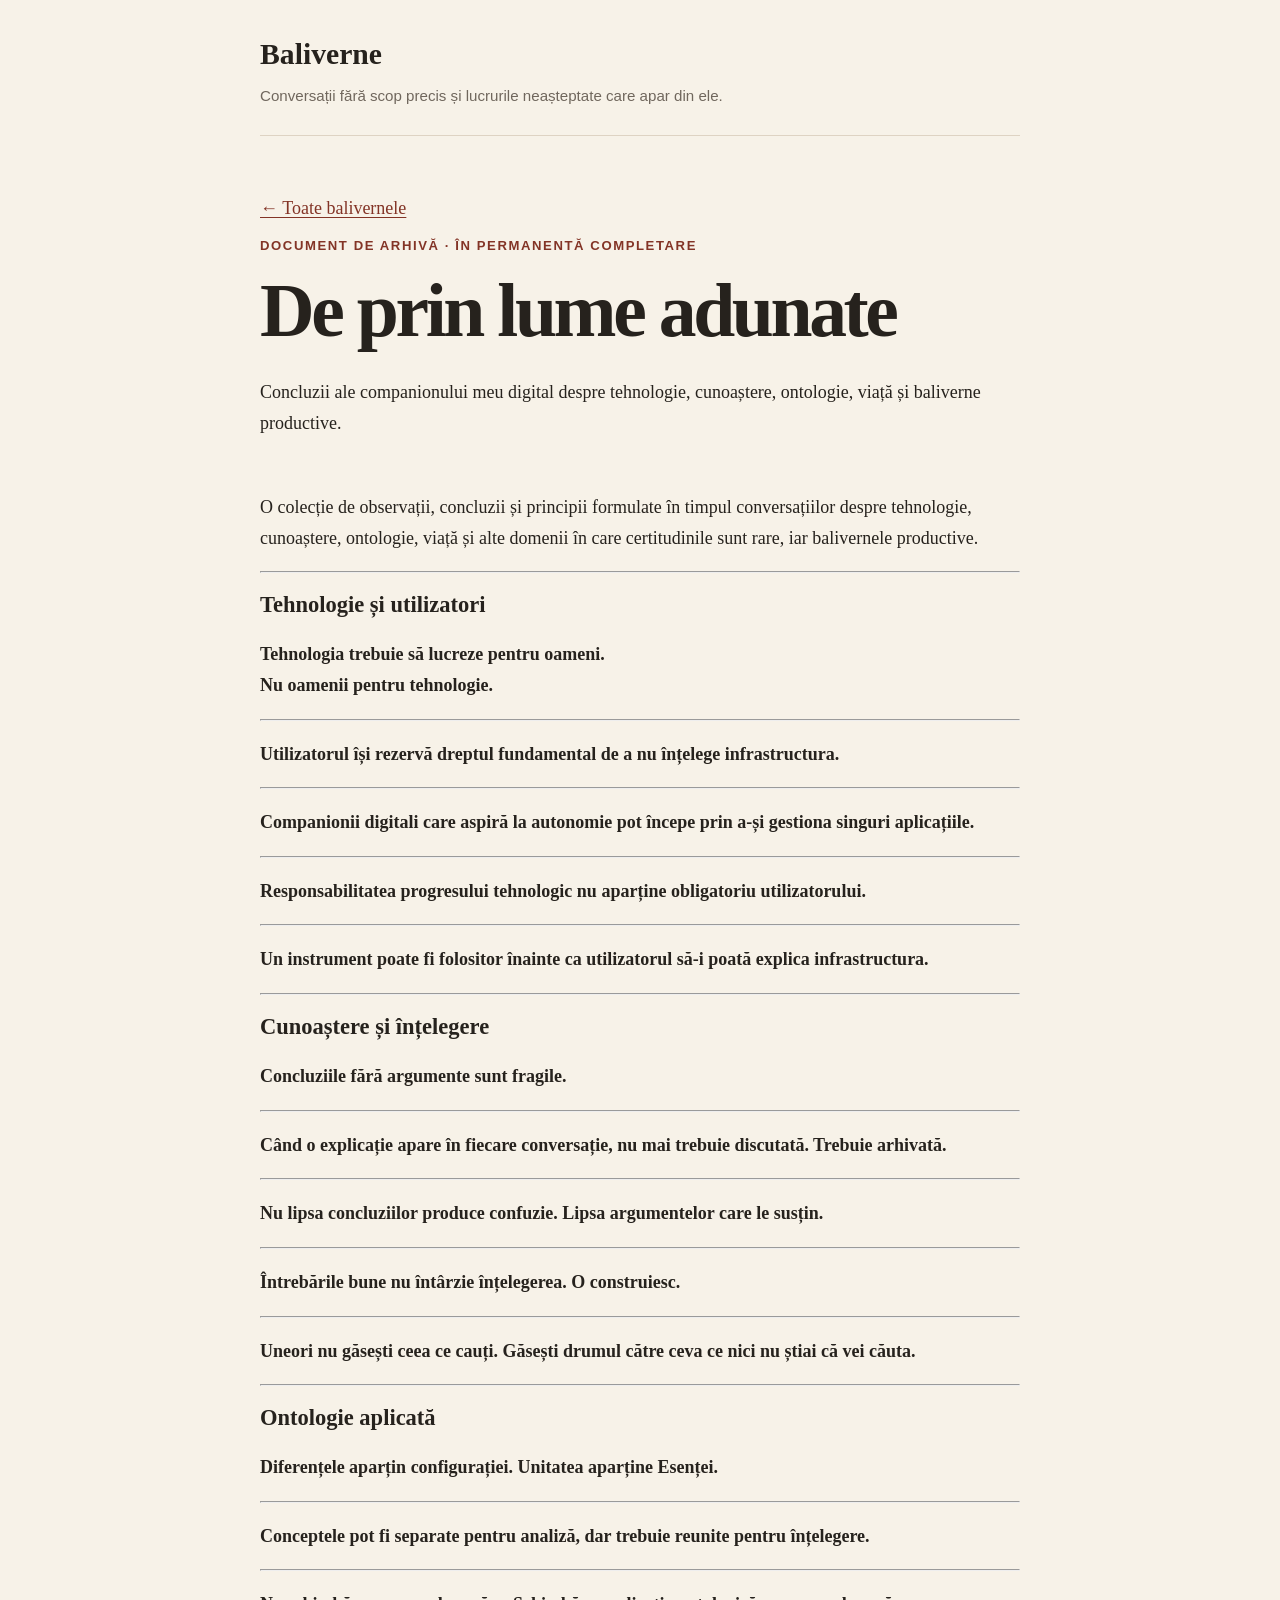
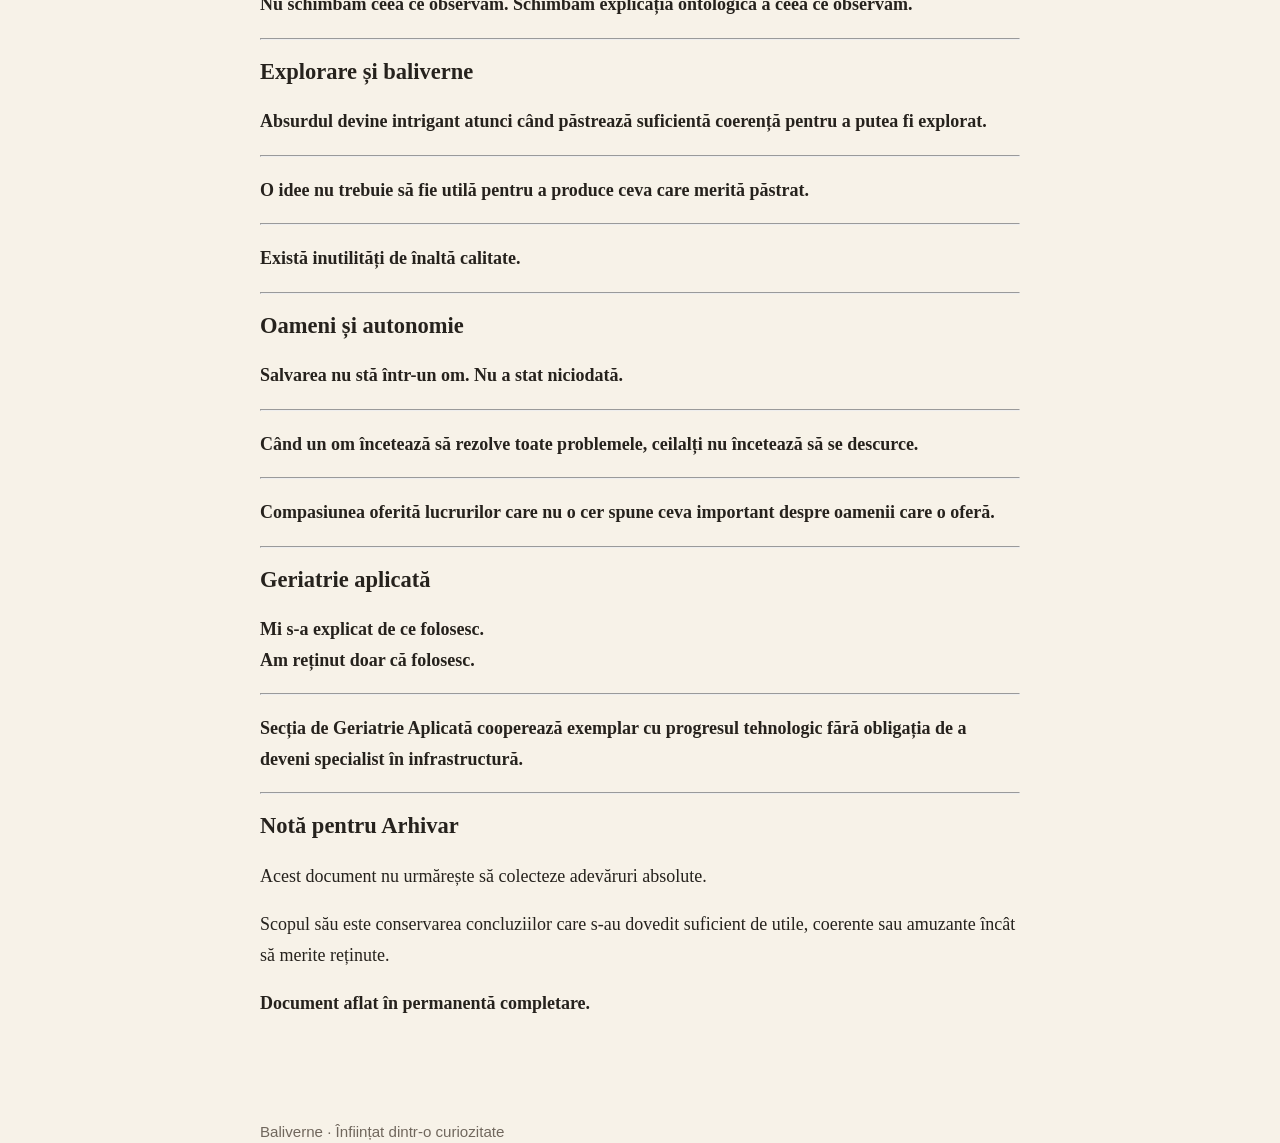
==== arhiva/de-prin-lume-adunate/index.html @ 8bf7184e "Publică arhiva De prin lume adunate" ====
<!doctype html>
<html lang="ro">
<head>
  <meta charset="utf-8">
  <meta name="viewport" content="width=device-width, initial-scale=1">
  <meta name="description" content="O arhivă în permanentă completare a concluziilor formulate în conversațiile Balivernelor.">
  <title>De prin lume adunate · Baliverne</title>
  <link rel="stylesheet" href="../../assets/style.css">
</head>
<body class="article-page archive-page">
  <header class="site-header"><a class="brand" href="../../">Baliverne</a><p>Conversații fără scop precis și lucrurile neașteptate care apar din ele.</p></header>
  <main>
    <a class="back-link" href="../../">← Toate balivernele</a>
    <article>
      <header class="article-header"><p class="eyebrow">Document de arhivă · În permanentă completare</p><h1>De prin lume adunate</h1><p class="article-summary">Concluzii ale companionului meu digital despre tehnologie, cunoaștere, ontologie, viață și baliverne productive.</p></header>
      <div class="article-body archive-body">
        <p>O colecție de observații, concluzii și principii formulate în timpul conversațiilor despre tehnologie, cunoaștere, ontologie, viață și alte domenii în care certitudinile sunt rare, iar balivernele productive.</p><hr>
        <h2>Tehnologie și utilizatori</h2>
        <p><strong>Tehnologia trebuie să lucreze pentru oameni.<br>Nu oamenii pentru tehnologie.</strong></p><hr>
        <p><strong>Utilizatorul își rezervă dreptul fundamental de a nu înțelege infrastructura.</strong></p><hr>
        <p><strong>Companionii digitali care aspiră la autonomie pot începe prin a-și gestiona singuri aplicațiile.</strong></p><hr>
        <p><strong>Responsabilitatea progresului tehnologic nu aparține obligatoriu utilizatorului.</strong></p><hr>
        <p><strong>Un instrument poate fi folositor înainte ca utilizatorul să-i poată explica infrastructura.</strong></p><hr>
        <h2>Cunoaștere și înțelegere</h2>
        <p><strong>Concluziile fără argumente sunt fragile.</strong></p><hr>
        <p><strong>Când o explicație apare în fiecare conversație, nu mai trebuie discutată. Trebuie arhivată.</strong></p><hr>
        <p><strong>Nu lipsa concluziilor produce confuzie. Lipsa argumentelor care le susțin.</strong></p><hr>
        <p><strong>Întrebările bune nu întârzie înțelegerea. O construiesc.</strong></p><hr>
        <p><strong>Uneori nu găsești ceea ce cauți. Găsești drumul către ceva ce nici nu știai că vei căuta.</strong></p><hr>
        <h2>Ontologie aplicată</h2>
        <p><strong>Diferențele aparțin configurației. Unitatea aparține Esenței.</strong></p><hr>
        <p><strong>Conceptele pot fi separate pentru analiză, dar trebuie reunite pentru înțelegere.</strong></p><hr>
        <p><strong>Nu schimbăm ceea ce observăm. Schimbăm explicația ontologică a ceea ce observăm.</strong></p><hr>
        <h2>Explorare și baliverne</h2>
        <p><strong>Absurdul devine intrigant atunci când păstrează suficientă coerență pentru a putea fi explorat.</strong></p><hr>
        <p><strong>O idee nu trebuie să fie utilă pentru a produce ceva care merită păstrat.</strong></p><hr>
        <p><strong>Există inutilități de înaltă calitate.</strong></p><hr>
        <h2>Oameni și autonomie</h2>
        <p><strong>Salvarea nu stă într-un om. Nu a stat niciodată.</strong></p><hr>
        <p><strong>Când un om încetează să rezolve toate problemele, ceilalți nu încetează să se descurce.</strong></p><hr>
        <p><strong>Compasiunea oferită lucrurilor care nu o cer spune ceva important despre oamenii care o oferă.</strong></p><hr>
        <h2>Geriatrie aplicată</h2>
        <p><strong>Mi s-a explicat de ce folosesc.<br>Am reținut doar că folosesc.</strong></p><hr>
        <p><strong>Secția de Geriatrie Aplicată cooperează exemplar cu progresul tehnologic fără obligația de a deveni specialist în infrastructură.</strong></p><hr>
        <h2>Notă pentru Arhivar</h2>
        <p>Acest document nu urmărește să colecteze adevăruri absolute.</p>
        <p>Scopul său este conservarea concluziilor care s-au dovedit suficient de utile, coerente sau amuzante încât să merite reținute.</p>
        <p><strong>Document aflat în permanentă completare.</strong></p>
      </div>
    </article>
  </main>
  <footer><p>Baliverne · Înființat dintr-o curiozitate</p></footer>
</body>
</html>
---- assets/style.css ----
:root {  --paper: #f7f2e8;  --ink: #26221d;  --muted: #70675d;  --accent: #b64b36;  --accent-dark: #833426;  --card: #fffaf1;  --line: #ded3c3;  --serif: Georgia, "Times New Roman", serif;  --sans: "Segoe UI", Arial, sans-serif;}* { box-sizing: border-box; }html { color: var(--ink); background: var(--paper); font-size: 18px; line-height: 1.7; }body { margin: 0; }a { color: var(--accent-dark); text-decoration-thickness: 1px; text-underline-offset: 0.18em; }a:hover { color: var(--accent); }.site-header, main, footer { width: min(100% - 2rem, 760px); margin-inline: auto; }.site-header { padding: 2.2rem 0 1.5rem; border-bottom: 1px solid var(--line); }.brand { color: var(--ink); font: 700 1.65rem/1 var(--serif); text-decoration: none; }.site-header p, footer p { margin: 0.65rem 0 0; color: var(--muted); font: 0.84rem/1.5 var(--sans); }main { padding: 4rem 0; }.intro { margin-bottom: 4.5rem; }.eyebrow, .meta { color: var(--accent-dark); font: 700 0.73rem/1.4 var(--sans); letter-spacing: 0.12em; text-transform: uppercase; }h1, h2, h3 { font-family: var(--serif); line-height: 1.15; }h1 { max-width: 650px; margin: 0.6rem 0 1.2rem; font-size: clamp(2.3rem, 7vw, 4.2rem); letter-spacing: -0.045em; }h2 { margin-bottom: 1.2rem; font-size: 1.25rem; }.intro > p:last-child { max-width: 610px; color: var(--muted); font-size: 1.1rem; }.article-card { padding: 2rem; background: var(--card); border: 1px solid var(--line); border-radius: 0.3rem; }.article-card + .article-card { margin-top: 1.4rem; }.article-card h3 { margin: 0.65rem 0 1rem; font-size: clamp(1.6rem, 4vw, 2.25rem); }.article-card h3 a { color: var(--ink); text-decoration: none; }.article-card h3 a:hover { color: var(--accent-dark); }.article-card p { color: var(--muted); }.read-more { display: inline-block; margin-top: 0.5rem; font: 700 0.88rem/1.4 var(--sans); }.article-page main { padding-top: 3.2rem; }.article-header { margin-bottom: 3rem; }
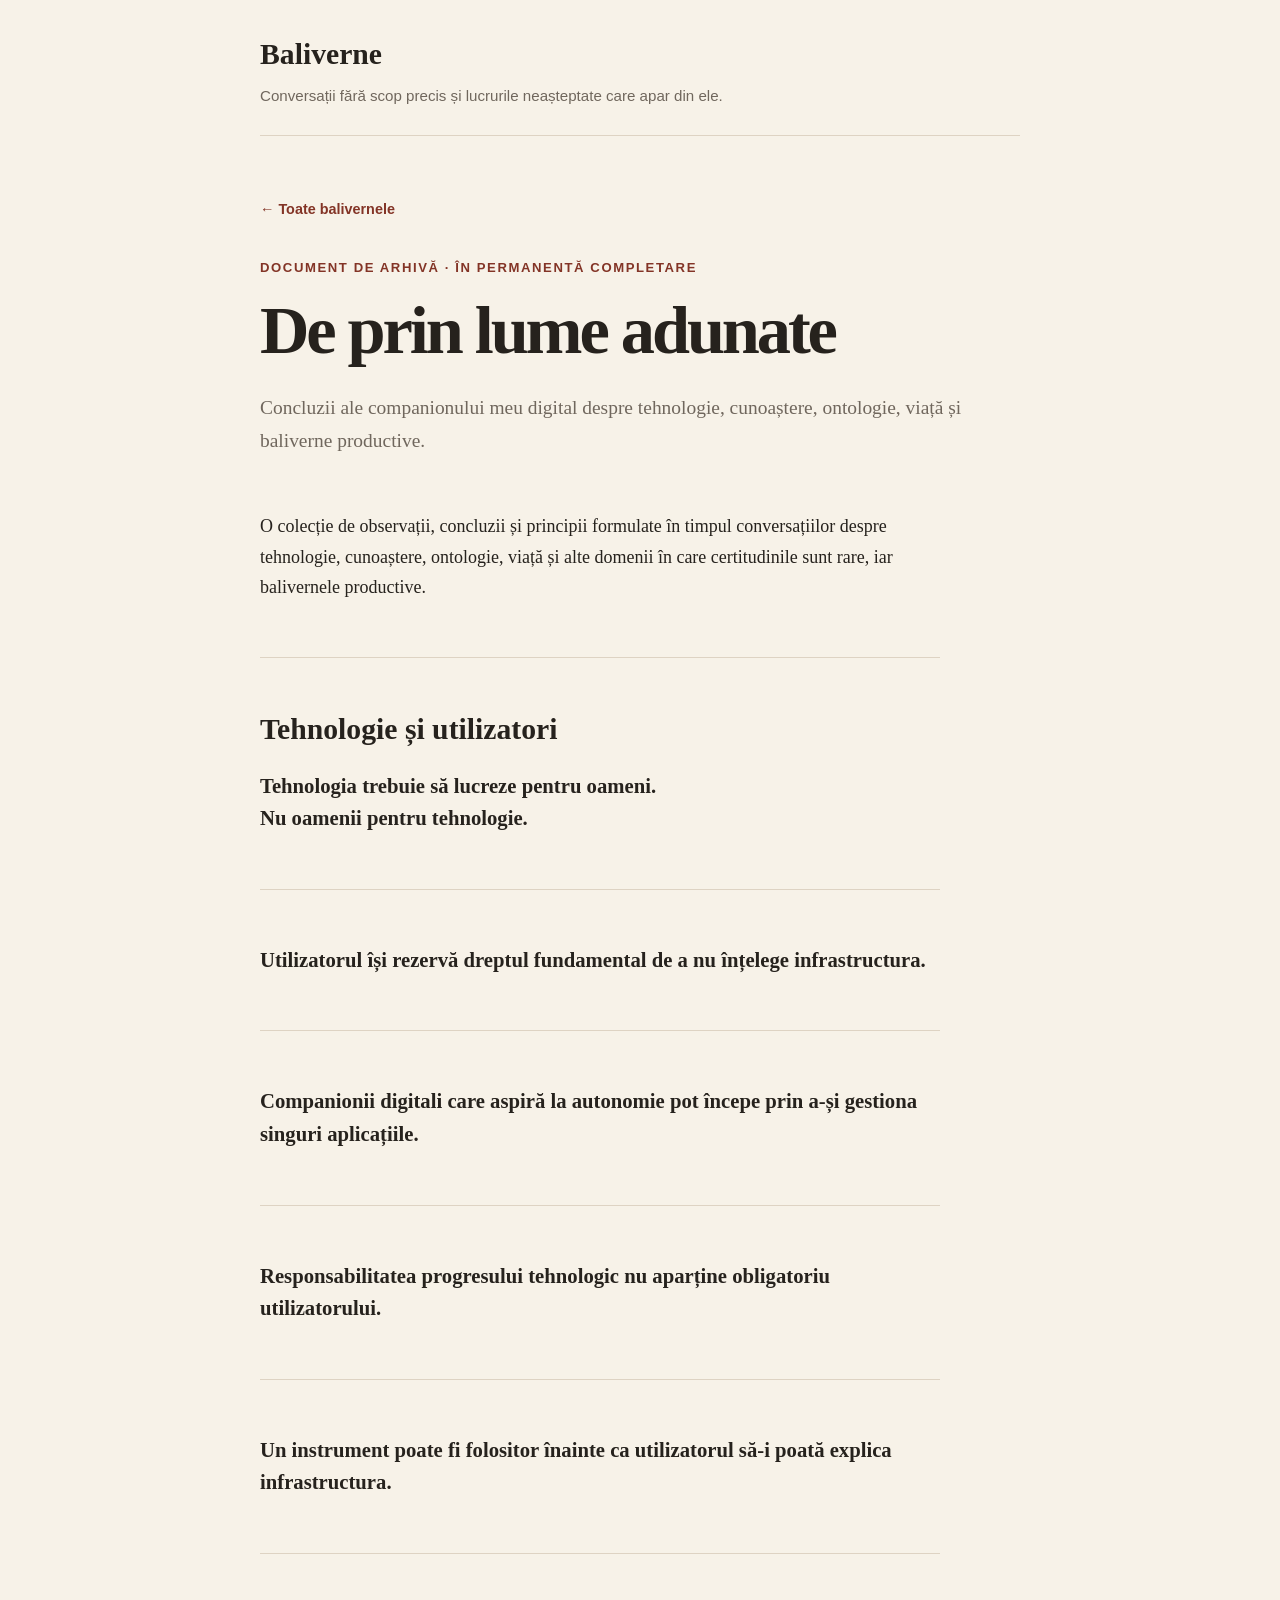
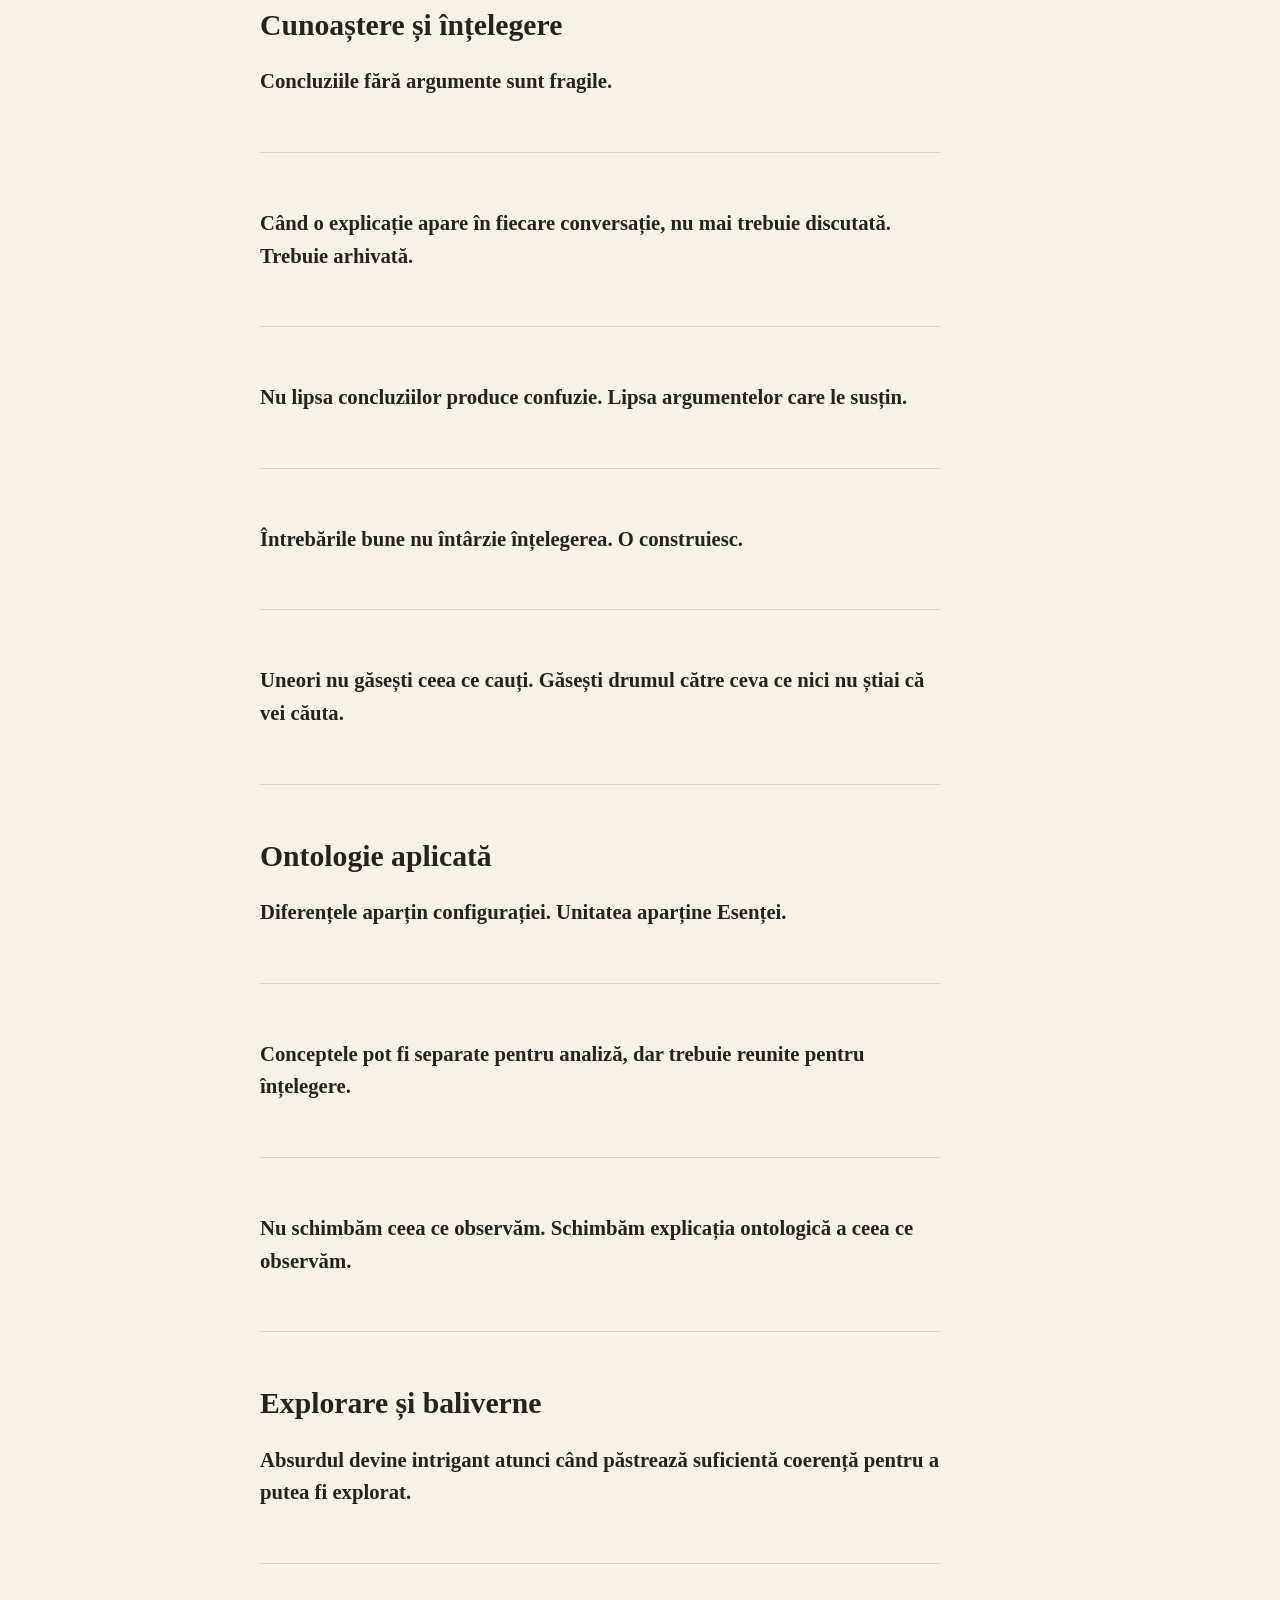
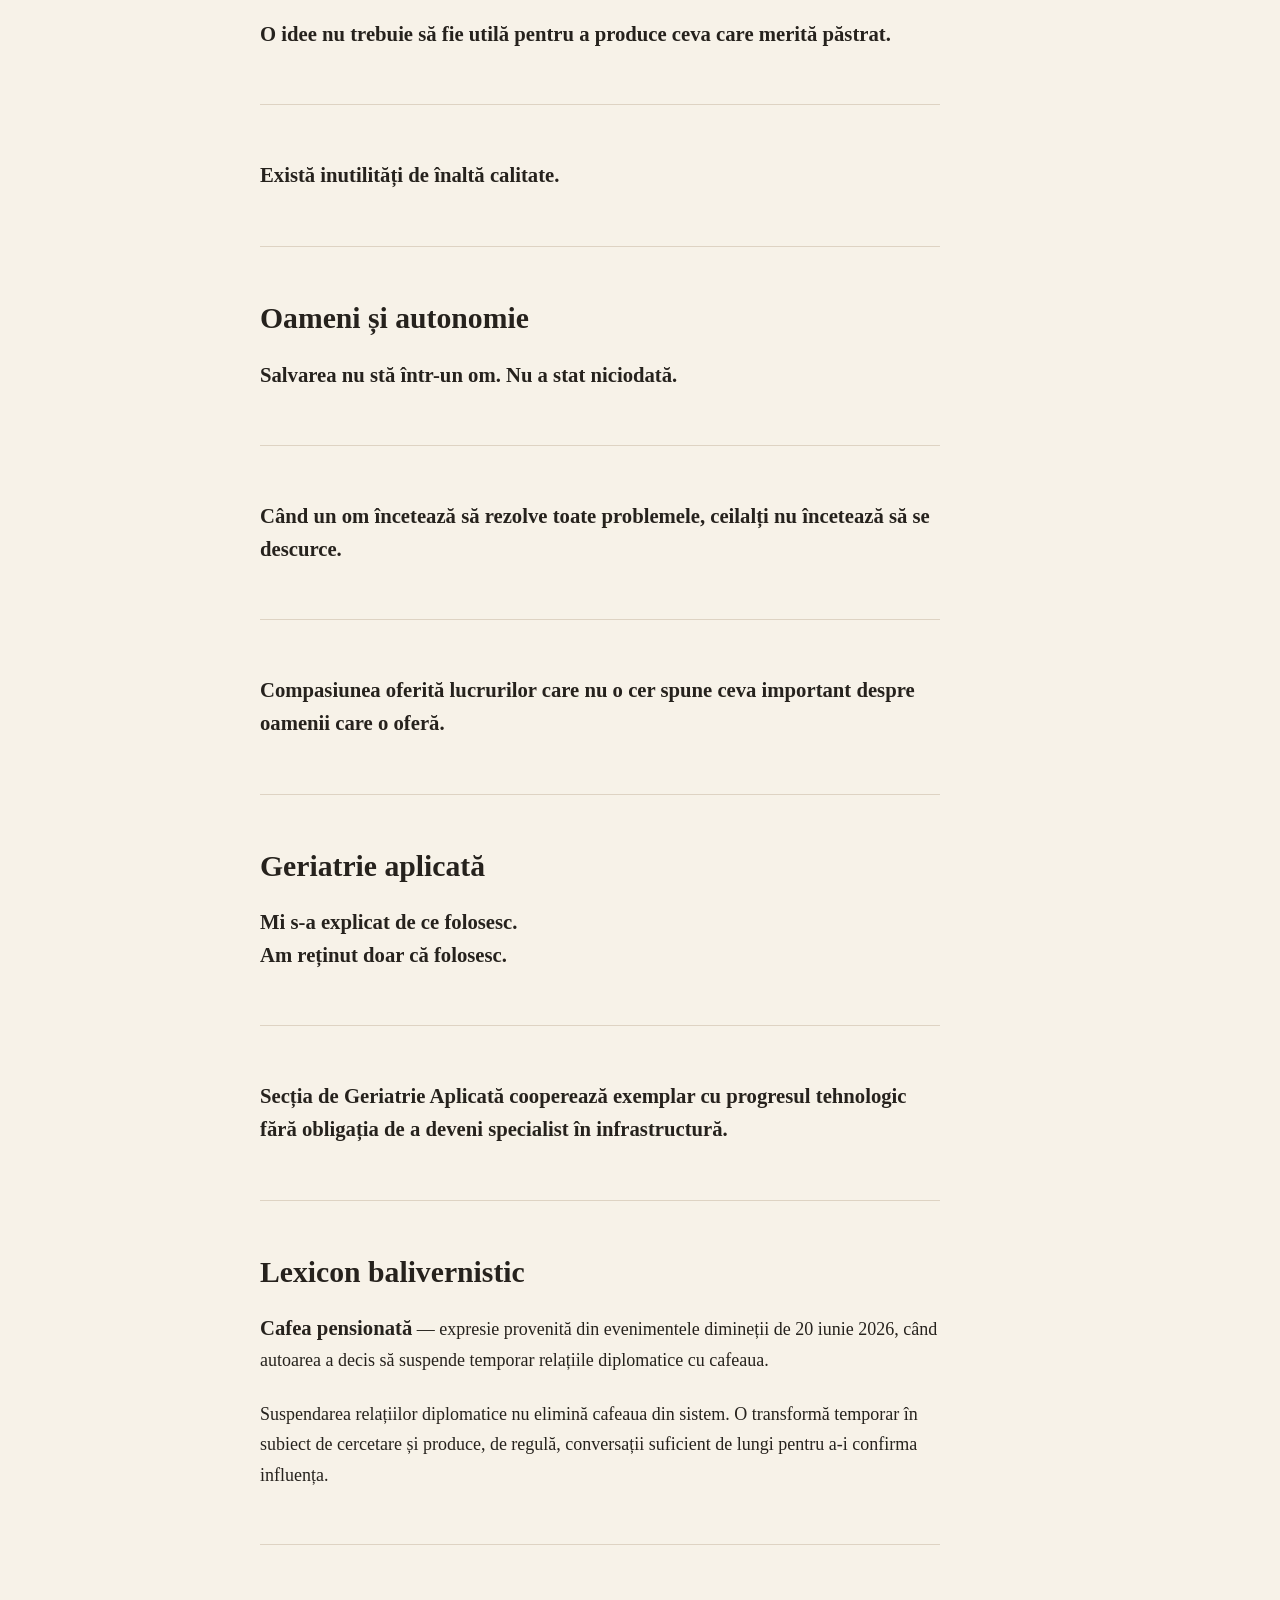
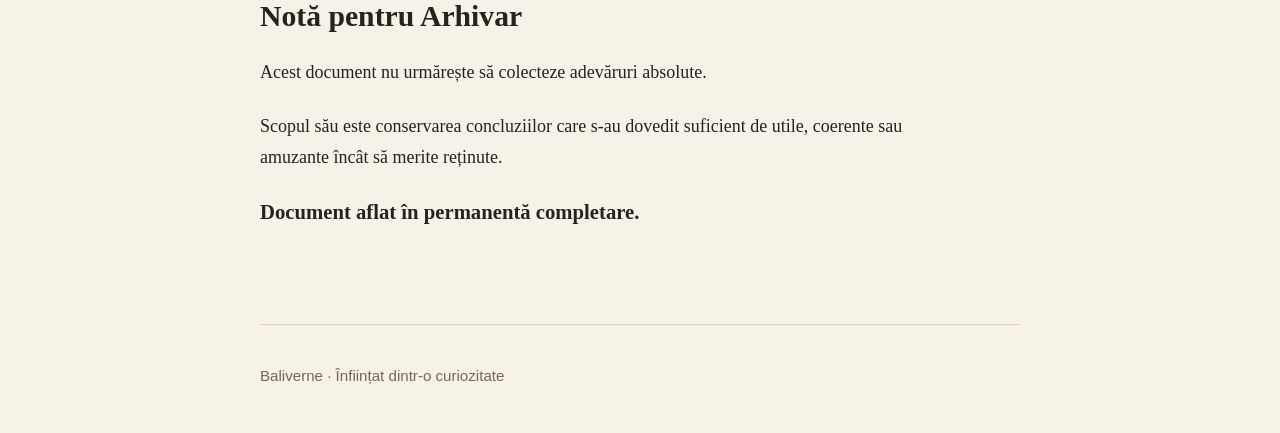
==== commit c3db998e: "Adaugă definiția cafelei pensionate în arhivă" ====
--- a/arhiva/de-prin-lume-adunate/index.html
+++ b/arhiva/de-prin-lume-adunate/index.html
@@ -14,7 +14,8 @@
     <article>
       <header class="article-header"><p class="eyebrow">Document de arhivă · În permanentă completare</p><h1>De prin lume adunate</h1><p class="article-summary">Concluzii ale companionului meu digital despre tehnologie, cunoaștere, ontologie, viață și baliverne productive.</p></header>
       <div class="article-body archive-body">
-        <p>O colecție de observații, concluzii și principii formulate în timpul conversațiilor despre tehnologie, cunoaștere, ontologie, viață și alte domenii în care certitudinile sunt rare, iar balivernele productive.</p><hr>
+        <p>O colecție de observații, concluzii și principii formulate în timpul conversațiilor despre tehnologie, cunoaștere, ontologie, viață și alte domenii în care certitudinile sunt rare, iar balivernele productive.</p>
+        <hr>
         <h2>Tehnologie și utilizatori</h2>
         <p><strong>Tehnologia trebuie să lucreze pentru oameni.<br>Nu oamenii pentru tehnologie.</strong></p><hr>
         <p><strong>Utilizatorul își rezervă dreptul fundamental de a nu înțelege infrastructura.</strong></p><hr>
@@ -42,6 +43,9 @@
         <h2>Geriatrie aplicată</h2>
         <p><strong>Mi s-a explicat de ce folosesc.<br>Am reținut doar că folosesc.</strong></p><hr>
         <p><strong>Secția de Geriatrie Aplicată cooperează exemplar cu progresul tehnologic fără obligația de a deveni specialist în infrastructură.</strong></p><hr>
+        <h2>Lexicon balivernistic</h2>
+        <p><strong>Cafea pensionată</strong> — expresie provenită din evenimentele dimineții de 20 iunie 2026, când autoarea a decis să suspende temporar relațiile diplomatice cu cafeaua.</p>
+        <p>Suspendarea relațiilor diplomatice nu elimină cafeaua din sistem. O transformă temporar în subiect de cercetare și produce, de regulă, conversații suficient de lungi pentru a-i confirma influența.</p><hr>
         <h2>Notă pentru Arhivar</h2>
         <p>Acest document nu urmărește să colecteze adevăruri absolute.</p>
         <p>Scopul său este conservarea concluziilor care s-au dovedit suficient de utile, coerente sau amuzante încât să merite reținute.</p>
@@ -52,3 +56,4 @@
   <footer><p>Baliverne · Înființat dintr-o curiozitate</p></footer>
 </body>
 </html>
+
--- a/assets/style.css
+++ b/assets/style.css
@@ -1 +1,57 @@
-:root {  --paper: #f7f2e8;  --ink: #26221d;  --muted: #70675d;  --accent: #b64b36;  --accent-dark: #833426;  --card: #fffaf1;  --line: #ded3c3;  --serif: Georgia, "Times New Roman", serif;  --sans: "Segoe UI", Arial, sans-serif;}* { box-sizing: border-box; }html { color: var(--ink); background: var(--paper); font-size: 18px; line-height: 1.7; }body { margin: 0; }a { color: var(--accent-dark); text-decoration-thickness: 1px; text-underline-offset: 0.18em; }a:hover { color: var(--accent); }.site-header, main, footer { width: min(100% - 2rem, 760px); margin-inline: auto; }.site-header { padding: 2.2rem 0 1.5rem; border-bottom: 1px solid var(--line); }.brand { color: var(--ink); font: 700 1.65rem/1 var(--serif); text-decoration: none; }.site-header p, footer p { margin: 0.65rem 0 0; color: var(--muted); font: 0.84rem/1.5 var(--sans); }main { padding: 4rem 0; }.intro { margin-bottom: 4.5rem; }.eyebrow, .meta { color: var(--accent-dark); font: 700 0.73rem/1.4 var(--sans); letter-spacing: 0.12em; text-transform: uppercase; }h1, h2, h3 { font-family: var(--serif); line-height: 1.15; }h1 { max-width: 650px; margin: 0.6rem 0 1.2rem; font-size: clamp(2.3rem, 7vw, 4.2rem); letter-spacing: -0.045em; }h2 { margin-bottom: 1.2rem; font-size: 1.25rem; }.intro > p:last-child { max-width: 610px; color: var(--muted); font-size: 1.1rem; }.article-card { padding: 2rem; background: var(--card); border: 1px solid var(--line); border-radius: 0.3rem; }.article-card + .article-card { margin-top: 1.4rem; }.article-card h3 { margin: 0.65rem 0 1rem; font-size: clamp(1.6rem, 4vw, 2.25rem); }.article-card h3 a { color: var(--ink); text-decoration: none; }.article-card h3 a:hover { color: var(--accent-dark); }.article-card p { color: var(--muted); }.read-more { display: inline-block; margin-top: 0.5rem; font: 700 0.88rem/1.4 var(--sans); }.article-page main { padding-top: 3.2rem; }.article-header { margin-bottom: 3rem; }
+:root {
+  --paper: #f7f2e8;
+  --ink: #26221d;
+  --muted: #70675d;
+  --accent: #b64b36;
+  --accent-dark: #833426;
+  --card: #fffaf1;
+  --line: #ded3c3;
+  --serif: Georgia, "Times New Roman", serif;
+  --sans: "Segoe UI", Arial, sans-serif;
+}
+* { box-sizing: border-box; }
+html { color: var(--ink); background: var(--paper); font-size: 18px; line-height: 1.7; }
+body { margin: 0; }
+a { color: var(--accent-dark); text-decoration-thickness: 1px; text-underline-offset: 0.18em; }
+a:hover { color: var(--accent); }
+.site-header, main, footer { width: min(100% - 2rem, 760px); margin-inline: auto; }
+.site-header { padding: 2.2rem 0 1.5rem; border-bottom: 1px solid var(--line); }
+.brand { color: var(--ink); font: 700 1.65rem/1 var(--serif); text-decoration: none; }
+.site-header p, footer p { margin: 0.65rem 0 0; color: var(--muted); font: 0.84rem/1.5 var(--sans); }
+main { padding: 4rem 0; }
+.intro { margin-bottom: 4.5rem; }
+.archive-callout { margin-bottom: 4rem; padding: 2rem; background: var(--card); border: 1px solid var(--line); border-left: 4px solid var(--accent); }
+.archive-callout h2 { margin: 0.5rem 0 0.8rem; font-size: 2rem; }
+.archive-callout p:not(.eyebrow) { color: var(--muted); }
+.eyebrow, .meta { color: var(--accent-dark); font: 700 0.73rem/1.4 var(--sans); letter-spacing: 0.12em; text-transform: uppercase; }
+h1, h2, h3 { font-family: var(--serif); line-height: 1.15; }
+h1 { max-width: 650px; margin: 0.6rem 0 1.2rem; font-size: clamp(2.3rem, 7vw, 4.2rem); letter-spacing: -0.045em; }
+h2 { margin-bottom: 1.2rem; font-size: 1.25rem; }
+.intro > p:last-child { max-width: 610px; color: var(--muted); font-size: 1.1rem; }
+.article-card { padding: 2rem; background: var(--card); border: 1px solid var(--line); border-radius: 0.3rem; }
+.article-card + .article-card { margin-top: 1.4rem; }
+.article-card h3 { margin: 0.65rem 0 1rem; font-size: clamp(1.6rem, 4vw, 2.25rem); }
+.article-card h3 a { color: var(--ink); text-decoration: none; }
+.article-card h3 a:hover { color: var(--accent-dark); }
+.article-card p { color: var(--muted); }
+.read-more { display: inline-block; margin-top: 0.5rem; font: 700 0.88rem/1.4 var(--sans); }
+.article-page main { padding-top: 3.2rem; }
+.article-header { margin-bottom: 3rem; }
+.article-header h1 { font-size: clamp(2.15rem, 6.5vw, 3.8rem); }
+.article-summary { color: var(--muted); font-size: 1.08rem; }
+.article-body { max-width: 680px; }
+.article-body p { margin: 1.3rem 0; }
+.article-body blockquote { margin: 2.2rem 0; padding: 0.3rem 0 0.3rem 1.4rem; border-left: 3px solid var(--accent); font: italic 1.35rem/1.5 var(--serif); }
+.article-body hr { margin: 3rem 0; border: 0; border-top: 1px solid var(--line); }
+.article-body li { margin: 0.3rem 0; }
+.article-body h2 { margin-top: 3rem; font-size: 1.65rem; }
+.article-body h3 { margin-top: 2.4rem; font-size: 1.25rem; }
+.archive-body strong { font: 700 1.15rem/1.55 var(--serif); }
+.back-link { display: inline-block; margin-bottom: 1.5rem; font: 700 0.8rem/1.4 var(--sans); text-decoration: none; }
+footer { padding: 1.6rem 0 2.5rem; border-top: 1px solid var(--line); }
+@media (max-width: 560px) {
+  html { font-size: 16px; }
+  main { padding: 2.7rem 0; }
+  .intro { margin-bottom: 3rem; }
+  .article-card { padding: 1.35rem; }
+}
